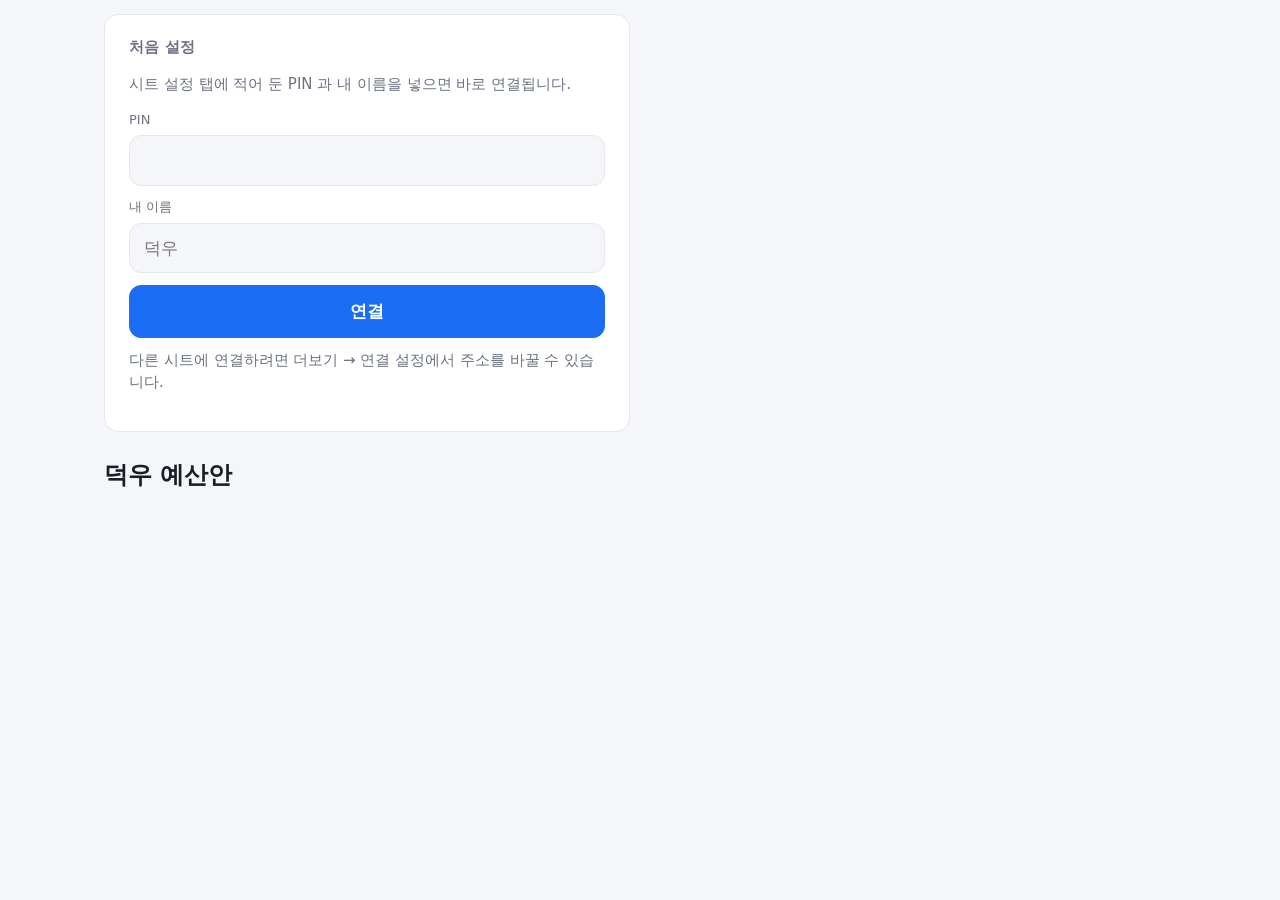
==== personal/index.html @ 9c380aee "2026-11-03b: 고정 항목 반영 화면(이번 달 금액 수정·제외·기본값 교체) Co-Authored-By: Claude Fable 5.1 <noreply@anthropic.c" ====
<!doctype html>
<html lang="ko">
<head>
<meta charset="utf-8">
<meta name="viewport" content="width=device-width, initial-scale=1, viewport-fit=cover">
<title>덕우 예산안</title>
<meta name="theme-color" content="#0f9d58">
<link rel="manifest" href="./manifest.webmanifest">
<link rel="icon" href="./icon-192.png">
<link rel="apple-touch-icon" href="./icon-192.png">
<link rel="stylesheet" href="../assets/styles.css?v=2026-11-03b">
<script src="./config.js?v=2026-11-03b"></script>
<script src="../assets/parser.js?v=2026-11-03b"></script>
</head>
<body>
<div id="app"></div>
<script src="../assets/app.js?v=2026-11-03b"></script>
</body>
</html>
---- assets/styles.css ----
:root {
  --bg: #f4f6fa; --card: #ffffff; --text: #1a1d23; --muted: #6b7280; --line: #e5e7eb;
  --accent: #1b6ef3; --accent-soft: #e6efff; --danger: #d93025; --ok: #0f9d58; --warn: #b26a00; --warn-soft: #fff4e0;
  --radius: 14px; --nav-h: 60px;
}
:root[data-theme="dark"], :root:not([data-theme="light"]) { }
@media (prefers-color-scheme: dark) {
  :root:not([data-theme="light"]) {
    --bg: #0f1115; --card: #181b22; --text: #e8eaf0; --muted: #9aa3b2; --line: #2a2f3a;
    --accent: #5b8def; --accent-soft: #1b2740; --danger: #ff6b5e; --ok: #4cc38a; --warn: #f0b35a; --warn-soft: #3a2d14;
  }
}
:root[data-theme="dark"] {
  --bg: #0f1115; --card: #181b22; --text: #e8eaf0; --muted: #9aa3b2; --line: #2a2f3a;
  --accent: #5b8def; --accent-soft: #1b2740; --danger: #ff6b5e; --ok: #4cc38a; --warn: #f0b35a; --warn-soft: #3a2d14;
}
:root[data-ledger="personal"] { --accent: #0f9d58; --accent-soft: #e3f5ea; }
@media (prefers-color-scheme: dark) { :root[data-ledger="personal"]:not([data-theme="light"]) { --accent: #4cc38a; --accent-soft: #15301f; } }
:root[data-theme="dark"][data-ledger="personal"] { --accent: #4cc38a; --accent-soft: #15301f; }

* { box-sizing: border-box; }
html, body { margin: 0; padding: 0; background: var(--bg); color: var(--text); font: 16px/1.45 -apple-system, "Pretendard", "Noto Sans KR", "Malgun Gothic", system-ui, sans-serif; -webkit-tap-highlight-color: transparent; }
button, input, select, textarea { font: inherit; color: inherit; }
a { color: var(--accent); }

#app { max-width: 640px; margin: 0 auto; padding: 0 16px calc(var(--nav-h) + 24px + env(safe-area-inset-bottom)); }
header.top { position: sticky; top: 0; z-index: 5; background: var(--bg); padding: calc(10px + env(safe-area-inset-top)) 0 10px; display: flex; align-items: center; justify-content: space-between; gap: 8px; }
header.top h1 { font-size: 18px; margin: 0; font-weight: 700; }
.cycle { display: inline-flex; align-items: center; gap: 4px; background: var(--card); border: 1px solid var(--line); border-radius: 999px; padding: 4px 6px; }
.cycle button { border: 0; background: transparent; width: 32px; height: 32px; border-radius: 50%; cursor: pointer; }
.cycle button:active { background: var(--accent-soft); }
.cycle span { min-width: 110px; text-align: center; font-weight: 600; font-size: 14px; }

.card { background: var(--card); border: 1px solid var(--line); border-radius: var(--radius); padding: 16px; margin: 12px 0; }
.card h2 { margin: 0 0 10px; font-size: 14px; color: var(--muted); font-weight: 600; letter-spacing: .02em; }
.big { font-size: 32px; font-weight: 800; letter-spacing: -0.02em; }
.sub { color: var(--muted); font-size: 14px; }
.row { display: flex; align-items: center; justify-content: space-between; gap: 12px; }
.muted { color: var(--muted); }
.danger { color: var(--danger); }
.ok { color: var(--ok); }
.warn { color: var(--warn); }

.bar { height: 8px; background: var(--line); border-radius: 999px; overflow: hidden; margin-top: 6px; }
.bar > i { display: block; height: 100%; background: var(--accent); border-radius: 999px; }
.bar > i.over { background: var(--danger); }
.catlist .row { padding: 8px 0; border-bottom: 1px solid var(--line); }
.catlist .row:last-child { border-bottom: 0; }

.btn { display: inline-flex; align-items: center; justify-content: center; gap: 6px; border: 1px solid var(--line); background: var(--card); color: var(--text); border-radius: 12px; padding: 12px 16px; font-weight: 600; cursor: pointer; }
.btn.primary { background: var(--accent); border-color: var(--accent); color: #fff; }
.btn.danger { color: var(--danger); border-color: var(--danger); background: transparent; }
.btn.block { width: 100%; }
.btn.small { padding: 6px 10px; font-size: 13px; border-radius: 9px; }
.btn:disabled { opacity: .5; cursor: default; }

.field { margin: 12px 0; }
.field label { display: block; font-size: 13px; color: var(--muted); margin-bottom: 6px; }
.field input[type=text], .field input[type=number], .field input[type=datetime-local], .field input[type=date], .field input[type=url], .field input[type=password], .field textarea, .field select {
  width: 100%; border: 1px solid var(--line); background: var(--bg); border-radius: 12px; padding: 12px 14px; outline: none;
}
.field input:focus, .field textarea:focus { border-color: var(--accent); }
.amount-input { font-size: 30px; font-weight: 800; text-align: right; letter-spacing: -0.02em; }
.chips { display: flex; flex-wrap: wrap; gap: 8px; }
.chip { border: 1px solid var(--line); background: var(--card); color: var(--text); border-radius: 999px; padding: 8px 14px; cursor: pointer; font-size: 14px; }
.chip.on { background: var(--accent); border-color: var(--accent); color: #fff; }
.seg { display: inline-flex; border: 1px solid var(--line); border-radius: 12px; overflow: hidden; }
.seg button { border: 0; background: transparent; padding: 10px 16px; cursor: pointer; }
.seg button.on { background: var(--accent); color: #fff; }

.txlist .day { font-size: 13px; color: var(--muted); margin: 14px 4px 6px; font-weight: 600; }
.tx { display: flex; align-items: center; gap: 12px; padding: 12px 14px; background: var(--card); border: 1px solid var(--line); border-radius: 12px; margin-bottom: 8px; cursor: pointer; }
.tx .cat { flex: 0 0 auto; font-size: 12px; background: var(--accent-soft); color: var(--accent); border-radius: 8px; padding: 4px 8px; font-weight: 600; max-width: 84px; white-space: nowrap; overflow: hidden; text-overflow: ellipsis; }
.tx .cat.none { background: var(--warn-soft); color: var(--warn); }
.tx .main { flex: 1 1 auto; min-width: 0; }
.tx .name { font-weight: 600; white-space: nowrap; overflow: hidden; text-overflow: ellipsis; }
.tx .meta { font-size: 12px; color: var(--muted); white-space: nowrap; overflow: hidden; text-overflow: ellipsis; }
.tx .amt { font-weight: 700; white-space: nowrap; }
.tx .amt.income { color: var(--ok); }
.tx.unconfirmed { border-color: var(--warn); }
.tx.cancelled { opacity: .5; text-decoration: line-through; }
.badge { display: inline-block; min-width: 18px; padding: 1px 6px; border-radius: 999px; background: var(--danger); color: #fff; font-size: 11px; font-weight: 700; text-align: center; }
.notice { background: var(--warn-soft); color: var(--warn); border-radius: 12px; padding: 10px 14px; font-size: 14px; margin: 12px 0; }
.notice.info { background: var(--accent-soft); color: var(--accent); }
details.raw { margin-top: 8px; font-size: 12px; color: var(--muted); }
details.raw pre { white-space: pre-wrap; word-break: break-all; background: var(--bg); padding: 8px; border-radius: 8px; }

nav.bottom { position: fixed; left: 0; right: 0; bottom: 0; height: calc(var(--nav-h) + env(safe-area-inset-bottom)); padding-bottom: env(safe-area-inset-bottom); background: var(--card); border-top: 1px solid var(--line); display: flex; z-index: 10; }
nav.bottom a { flex: 1; display: flex; flex-direction: column; align-items: center; justify-content: center; gap: 2px; text-decoration: none; color: var(--muted); font-size: 12px; position: relative; }
nav.bottom a.on { color: var(--accent); font-weight: 700; }
nav.bottom a .ico { font-size: 20px; line-height: 1; }
nav.bottom a .badge { position: absolute; top: 6px; right: calc(50% - 22px); }

.toast { position: fixed; left: 50%; transform: translateX(-50%); bottom: calc(var(--nav-h) + 16px + env(safe-area-inset-bottom)); background: #222; color: #fff; padding: 12px 16px; border-radius: 12px; display: flex; gap: 14px; align-items: center; z-index: 20; box-shadow: 0 6px 24px rgba(0,0,0,.25); max-width: calc(100% - 32px); }
.toast button { border: 0; background: transparent; color: #8ec5ff; font-weight: 700; cursor: pointer; }
.progress { height: 6px; background: var(--line); border-radius: 999px; overflow: hidden; margin-top: 8px; }
.progress > i { display: block; height: 100%; background: var(--accent); }
.empty { text-align: center; color: var(--muted); padding: 32px 0; }
.grid2 { display: grid; grid-template-columns: 1fr 1fr; gap: 12px; }
.hidden { display: none !important; }

/* 통계 그래프 (인라인 SVG) */
.chart { width: 100%; height: auto; display: block; }
.chart .grid { stroke: var(--line); stroke-width: 1; }
.chart .bar-exp { fill: var(--accent); opacity: .55; }
.chart .bar-exp.cur { opacity: 1; }
.chart .bar-inc { fill: var(--ok); opacity: .8; }
.chart .lbl { fill: var(--muted); font-size: 10px; }
.chart .lbl.cur { fill: var(--text); font-weight: 700; }
.chart .lbl.big { fill: var(--text); font-size: 14px; font-weight: 700; }
.chart .line { fill: none; stroke: var(--accent); stroke-width: 2.5; stroke-linejoin: round; stroke-linecap: round; }
.chart .area { fill: var(--accent); opacity: .12; }
.chart .dot { fill: var(--accent); stroke: var(--card); stroke-width: 2; }
.chart .budget { stroke: var(--danger); stroke-width: 1.5; stroke-dasharray: 5 4; }
.legend { display: flex; flex-wrap: wrap; gap: 6px 14px; font-size: 13px; color: var(--muted); margin-top: 6px; }
.legend i, .donut-legend i { display: inline-block; width: 10px; height: 10px; border-radius: 3px; margin-right: 6px; vertical-align: -1px; }
.donut-wrap { display: flex; gap: 14px; align-items: center; }
.donut { width: 140px; height: 140px; flex: 0 0 auto; }
.donut .lbl { fill: var(--muted); font-size: 10px; }
.donut .lbl.big { fill: var(--text); font-size: 14px; font-weight: 700; }
.donut-legend { flex: 1 1 auto; min-width: 0; font-size: 14px; }
.donut-legend .row { padding: 4px 0; border-bottom: 1px solid var(--line); }
.donut-legend .row:last-child { border-bottom: 0; }
.stack { display: flex; height: 16px; border-radius: 999px; overflow: hidden; background: var(--line); }
.stack i { display: block; height: 100%; }
.notice.row { display: flex; }
.tx .btn.small { flex: 0 0 auto; }
@media (max-width: 380px) { .donut-wrap { flex-direction: column; align-items: stretch; } .donut { margin: 0 auto; } }
code { background: var(--bg); padding: 2px 6px; border-radius: 6px; font-size: 13px; }

/* 목록/달력 전환, 달력 */
.seg.toggle { margin: 12px 0 0; }
.seg.toggle button { padding: 8px 20px; font-size: 14px; }
.cal-head { display: flex; align-items: center; justify-content: space-between; margin-bottom: 4px; }
.cal-head b { font-size: 16px; }
.cal-head button { border: 0; background: transparent; width: 36px; height: 36px; border-radius: 50%; font-size: 22px; cursor: pointer; color: var(--text); }
.cal-head button:active { background: var(--accent-soft); }
.card.cal { padding: 12px 4px; }
.cal-head { padding: 0 8px; }
.cal-grid { display: grid; grid-template-columns: repeat(7, 1fr); gap: 0; }
.cal-grid .wd { text-align: center; font-size: 12px; color: var(--muted); padding: 2px 0 6px; }
.cal-grid .wd.sun { color: var(--danger); }
.cal-grid .d { border: 1px solid transparent; background: transparent; border-radius: 10px; min-height: 56px; padding: 4px 0; display: flex; flex-direction: column; align-items: center; gap: 1px; cursor: pointer; color: var(--text); font: inherit; min-width: 0; overflow: hidden; }
.cal-grid .d.pad { cursor: default; }
.cal-grid .d .n { font-size: 14px; font-weight: 600; width: 24px; height: 24px; display: inline-flex; align-items: center; justify-content: center; border-radius: 50%; }
.cal-grid .d .inc, .cal-grid .d .exp { font-size: 10px; line-height: 1.3; white-space: nowrap; max-width: 100%; font-variant-numeric: tabular-nums; letter-spacing: -0.2px; }
.cal-grid .d .s1 { font-size: 9px; }
.cal-grid .d .s2 { font-size: 8px; letter-spacing: -0.3px; }
.cal-grid .d .s3 { font-size: 7px; letter-spacing: -0.4px; }
.cal-grid .d .inc { color: var(--ok); }
.cal-grid .d .exp { color: var(--muted); }
.cal-grid .d.today .n { background: var(--accent); color: #fff; }
.cal-grid .d.sel { border-color: var(--accent); background: var(--accent-soft); }
.cal-grid .d.cyc { box-shadow: inset 2px 0 0 var(--accent); }
.sync { color: var(--muted); font-size: 14px; font-weight: 400; display: inline-block; animation: spin 1s linear infinite; }
@keyframes spin { to { transform: rotate(360deg); } }
@media (min-width: 700px) {
  #app { padding-bottom: 24px; }
  nav.bottom { position: sticky; top: 0; bottom: auto; height: 52px; border-top: 0; border-bottom: 1px solid var(--line); max-width: 640px; margin: 0 auto; border-radius: 0 0 14px 14px; }
  nav.bottom a .badge { right: calc(50% - 30px); top: 4px; }
}

/* v3: 정산·통장·대출·이벤트·예산·카테고리·검색·품목 */
.row.kv { padding: 6px 0; border-bottom: 1px solid var(--line); gap: 8px; }
.row.kv:last-child { border-bottom: 0; }
.grid2 .row.kv { border-bottom: 0; padding: 2px 0; flex-direction: column; align-items: flex-start; gap: 0; }
.pill { display: inline-block; font-size: 11px; padding: 2px 8px; border-radius: 999px; background: var(--line); color: var(--muted); font-weight: 600; vertical-align: 1px; }
.pill.warn { background: var(--warn-soft); color: var(--warn); }
.card.tap { cursor: pointer; }
.card.tap:active { background: var(--accent-soft); }
.card.off { opacity: .55; }
.chip.off { opacity: .5; text-decoration: line-through; }
.linklist a { display: flex; justify-content: space-between; align-items: center; gap: 8px; padding: 12px 4px; border-bottom: 1px solid var(--line); text-decoration: none; color: var(--text); font-weight: 600; }
.linklist a:last-child { border-bottom: 0; }
.linklist a .muted { font-weight: 400; font-size: 13px; text-align: right; }
.linklist a::after { content: '›'; color: var(--muted); margin-left: 4px; }
.searchbar { display: flex; gap: 8px; align-items: center; margin: 10px 0 4px; }
.searchbar input { flex: 1; min-width: 0; border: 1px solid var(--line); background: var(--card); border-radius: 12px; padding: 10px 14px; outline: none; }
.searchbar input:focus { border-color: var(--accent); }
details.items { margin: 4px 0 12px; }
details.items summary { cursor: pointer; font-weight: 600; font-size: 14px; padding: 8px 0; }
details.items summary .muted { font-weight: 400; font-size: 13px; }
.itemrow { gap: 6px; margin-top: 6px; }
.itemrow input { flex: 1; min-width: 0; border: 1px solid var(--line); background: var(--bg); border-radius: 10px; padding: 8px 10px; outline: none; font-size: 14px; }
.itemrow input:focus { border-color: var(--accent); }
.itemrow .btn.small { flex: 0 0 auto; padding: 6px 10px; }
.field .seg { margin-top: 2px; }
.seg button { white-space: nowrap; }
@media (max-width: 380px) { .seg button { padding: 10px 12px; font-size: 14px; } }

/* PC 레이아웃 (폭 900px 이상): 넓게, 카드 두 열, 글자 크게. 폰은 그대로. */
@media (min-width: 900px) {
  html, body { font-size: 17px; }
  #app { max-width: 1120px; padding: 0 24px 40px; display: grid; grid-template-columns: 1fr 1fr; gap: 0 20px; align-items: start; }
  /* 두 열에 걸치는 것: 제목줄, 메뉴, 안내, 목록, 폼, 달력, 검색창, 전환 버튼, 큰 버튼 */
  #app > header.top, #app > nav.bottom, #app > .notice, #app > .empty, #app > .seg.toggle, #app > .searchbar, #app > .txlist, #app > form, #app > .card.cal, #app > .btn, #app > .sub, #app > details { grid-column: 1 / -1; }
  #app > form { max-width: 760px; width: 100%; justify-self: center; }
  #app > .btn.block { max-width: 760px; justify-self: center; }
  header.top h1 { font-size: 24px; }
  .cycle span { min-width: 140px; font-size: 16px; }
  .card { padding: 22px 24px; margin: 14px 0; }
  .card h2 { font-size: 15px; }
  .big { font-size: 40px; }
  .sub { font-size: 15px; }
  .tx { padding: 14px 18px; }
  .tx .cat { font-size: 13px; max-width: 120px; }
  .tx .meta { font-size: 13px; }
  .txlist .day { font-size: 14px; }
  .btn { padding: 13px 20px; }
  .cal-grid .d { min-height: 84px; }
  .cal-grid .d .n { font-size: 16px; width: 28px; height: 28px; }
  .cal-grid .d .inc, .cal-grid .d .exp { font-size: 13px; }
  .cal-grid .d .s1 { font-size: 12px; } .cal-grid .d .s2 { font-size: 11px; } .cal-grid .d .s3 { font-size: 10px; }
  .donut { width: 180px; height: 180px; }
  /* PC 에서는 메뉴를 맨 위 전체 폭에 고정하고(DOM 순서는 마지막이지만 grid-row 1 로 끌어올림), 제목줄은 그 아래 */
  #app > nav.bottom { grid-row: 1; grid-column: 1 / -1; position: sticky; top: 0; max-width: none; width: 100%; justify-self: stretch; height: 56px; margin: 0 0 4px; border-radius: 0 0 14px 14px; }
  #app > header.top { grid-row: 2; position: static; padding-top: 12px; }
  #app > .seg.toggle { justify-self: start; }
  nav.bottom a { font-size: 14px; flex-direction: row; gap: 8px; }
  nav.bottom a .ico { font-size: 20px; }
  nav.bottom a .badge { position: static; margin-left: 4px; }
  .linklist a { padding: 14px 6px; font-size: 17px; }
  .toast { bottom: 24px; }
}
@media (min-width: 1400px) {
  #app { max-width: 1320px; }
}

/* 빠른 입력 칩, 고급 설정 접기 */
.chips.quick .chip { padding: 7px 12px; font-size: 14px; }
.chips.quick .chip .muted { font-size: 12px; margin-left: 2px; }
.chips.quick.inform { margin-bottom: 8px; }
details.adv > summary { cursor: pointer; list-style: none; }
details.adv > summary::-webkit-details-marker { display: none; }
details.adv > summary::after { content: '펼치기 ▾'; float: right; color: var(--muted); font-size: 13px; }
details.adv[open] > summary::after { content: '접기 ▴'; }

.recapply-row { padding: 10px 0; border-bottom: 1px solid var(--line); }
.recapply-row:last-child { border-bottom: 0; }
.recapply-row input[type=text] { border: 1px solid var(--line); background: var(--bg); border-radius: 10px; padding: 8px 10px; outline: none; min-width: 0; }
.recapply-row input[type=text]:focus { border-color: var(--accent); }
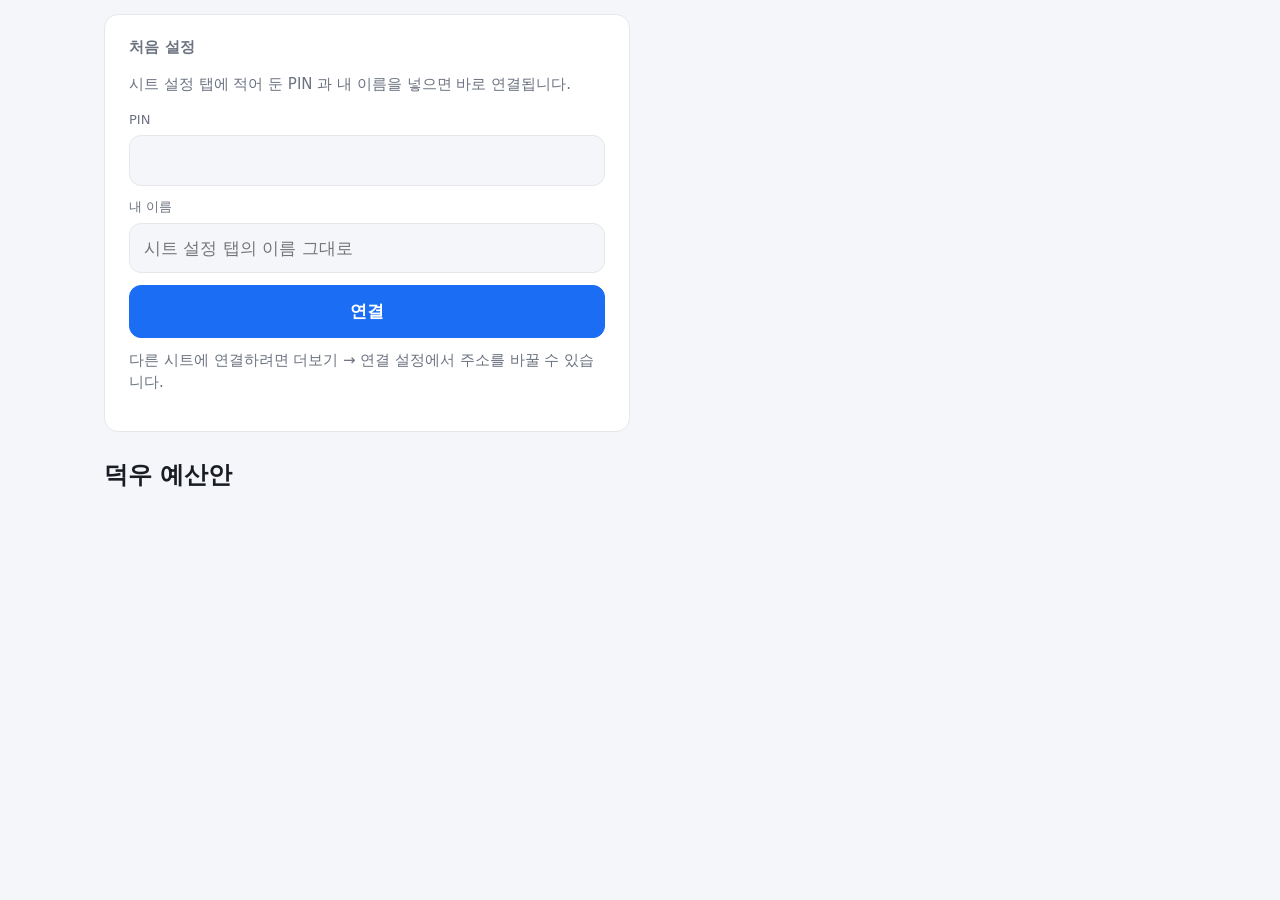
==== commit 2d1e4ad7: "2026-11-14a: 전반 점검에서 확인된 앱 쪽 문제 수정 (수정 폼, 저장·대기열·삭제, 사이클·통계, 정산·이벤트·통장 화면, 예산·고정 항목, 설치 링크·오프라인, 레이아" ====
--- a/personal/index.html
+++ b/personal/index.html
@@ -8,12 +8,12 @@
 <link rel="manifest" href="./manifest.webmanifest">
 <link rel="icon" href="./icon-192.png">
 <link rel="apple-touch-icon" href="./icon-192.png">
-<link rel="stylesheet" href="../assets/styles.css?v=2026-11-03b">
-<script src="./config.js?v=2026-11-03b"></script>
-<script src="../assets/parser.js?v=2026-11-03b"></script>
+<link rel="stylesheet" href="../assets/styles.css?v=2026-11-14a">
+<script src="./config.js?v=2026-11-14a"></script>
+<script src="../assets/parser.js?v=2026-11-14a"></script>
 </head>
 <body>
 <div id="app"></div>
-<script src="../assets/app.js?v=2026-11-03b"></script>
+<script src="../assets/app.js?v=2026-11-14a"></script>
 </body>
 </html>
--- a/assets/styles.css
+++ b/assets/styles.css
@@ -8,11 +8,13 @@
   :root:not([data-theme="light"]) {
     --bg: #0f1115; --card: #181b22; --text: #e8eaf0; --muted: #9aa3b2; --line: #2a2f3a;
     --accent: #5b8def; --accent-soft: #1b2740; --danger: #ff6b5e; --ok: #4cc38a; --warn: #f0b35a; --warn-soft: #3a2d14;
+    color-scheme: dark;
   }
 }
 :root[data-theme="dark"] {
   --bg: #0f1115; --card: #181b22; --text: #e8eaf0; --muted: #9aa3b2; --line: #2a2f3a;
   --accent: #5b8def; --accent-soft: #1b2740; --danger: #ff6b5e; --ok: #4cc38a; --warn: #f0b35a; --warn-soft: #3a2d14;
+  color-scheme: dark;   /* 브라우저가 그리는 것(날짜 칸의 달력 아이콘, 체크박스)도 어두운 테마에 맞춘다 */
 }
 :root[data-ledger="personal"] { --accent: #0f9d58; --accent-soft: #e3f5ea; }
 @media (prefers-color-scheme: dark) { :root[data-ledger="personal"]:not([data-theme="light"]) { --accent: #4cc38a; --accent-soft: #15301f; } }
@@ -51,7 +53,7 @@
 .btn.primary { background: var(--accent); border-color: var(--accent); color: #fff; }
 .btn.danger { color: var(--danger); border-color: var(--danger); background: transparent; }
 .btn.block { width: 100%; }
-.btn.small { padding: 6px 10px; font-size: 13px; border-radius: 9px; }
+.btn.small { padding: 6px 10px; font-size: 13px; border-radius: 9px; white-space: nowrap; flex: 0 0 auto; }   /* nowrap: 옆 글이 길어도 '수/정'처럼 쪼개지지 않게 */
 .btn:disabled { opacity: .5; cursor: default; }
 
 .field { margin: 12px 0; }
@@ -79,6 +81,7 @@
 .tx .amt.income { color: var(--ok); }
 .tx.unconfirmed { border-color: var(--warn); }
 .tx.cancelled { opacity: .5; text-decoration: line-through; }
+.tx.pending { opacity: .6; cursor: default; }
 .badge { display: inline-block; min-width: 18px; padding: 1px 6px; border-radius: 999px; background: var(--danger); color: #fff; font-size: 11px; font-weight: 700; text-align: center; }
 .notice { background: var(--warn-soft); color: var(--warn); border-radius: 12px; padding: 10px 14px; font-size: 14px; margin: 12px 0; }
 .notice.info { background: var(--accent-soft); color: var(--accent); }
@@ -91,8 +94,9 @@
 nav.bottom a .ico { font-size: 20px; line-height: 1; }
 nav.bottom a .badge { position: absolute; top: 6px; right: calc(50% - 22px); }
 
-.toast { position: fixed; left: 50%; transform: translateX(-50%); bottom: calc(var(--nav-h) + 16px + env(safe-area-inset-bottom)); background: #222; color: #fff; padding: 12px 16px; border-radius: 12px; display: flex; gap: 14px; align-items: center; z-index: 20; box-shadow: 0 6px 24px rgba(0,0,0,.25); max-width: calc(100% - 32px); }
-.toast button { border: 0; background: transparent; color: #8ec5ff; font-weight: 700; cursor: pointer; }
+.toast { position: fixed; left: 50%; transform: translateX(-50%); bottom: calc(var(--nav-h) + 16px + env(safe-area-inset-bottom)); background: #222; color: #fff; padding: 12px 16px; border-radius: 12px; display: flex; gap: 14px; align-items: center; z-index: 20; box-shadow: 0 6px 24px rgba(0,0,0,.25); width: max-content; max-width: calc(100% - 32px); }   /* width: left 50% 인 fixed 요소는 그냥 두면 화면 절반 폭까지만 넓어져 긴 문구가 서너 줄로 접힌다 */
+.toast button { border: 0; background: transparent; color: #8ec5ff; font-weight: 700; cursor: pointer; white-space: nowrap; flex: 0 0 auto; }
+@media (min-width: 600px) { .toast { max-width: 560px; } }   /* 넓은 화면에서 긴 문구가 화면 끝에서 끝까지 한 줄로 늘어나지 않게 */
 .progress { height: 6px; background: var(--line); border-radius: 999px; overflow: hidden; margin-top: 8px; }
 .progress > i { display: block; height: 100%; background: var(--accent); }
 .empty { text-align: center; color: var(--muted); padding: 32px 0; }
@@ -125,6 +129,12 @@
 .stack i { display: block; height: 100%; }
 .notice.row { display: flex; }
 .tx .btn.small { flex: 0 0 auto; }
+/* 고정 항목 줄: 폰에서는 이름·설명을 윗줄 전체에, 상태·금액·끄기를 아랫줄에 (한 줄에 다 넣으면 이름이 서너 글자만 보인다). PC 두 열의 좁은 쪽(900~1023px, 반쪽 창)도 열 폭이 폰과 비슷해 같은 배치 */
+@media (max-width: 480px), (min-width: 900px) and (max-width: 1023px) {
+  .tx[data-act="recedit"] { flex-wrap: wrap; row-gap: 6px; }
+  .tx[data-act="recedit"] .main { order: -1; flex: 1 1 100%; }
+  .tx[data-act="recedit"] .amt { margin-left: auto; }
+}
 @media (max-width: 380px) { .donut-wrap { flex-direction: column; align-items: stretch; } .donut { margin: 0 auto; } }
 code { background: var(--bg); padding: 2px 6px; border-radius: 6px; font-size: 13px; }
 
@@ -154,7 +164,8 @@
 .cal-grid .d.cyc { box-shadow: inset 2px 0 0 var(--accent); }
 .sync { color: var(--muted); font-size: 14px; font-weight: 400; display: inline-block; animation: spin 1s linear infinite; }
 @keyframes spin { to { transform: rotate(360deg); } }
-@media (min-width: 700px) {
+/* 메뉴를 위로 올리는 것은 PC 레이아웃(900px 이상)에서만. 700~899px(태블릿, 반쪽 창, 폰 가로)은 폰처럼 아래 고정 — 메뉴가 #app 의 마지막 자식이라 sticky 만 주면 페이지 맨 끝으로 밀린다 */
+@media (min-width: 900px) {
   #app { padding-bottom: 24px; }
   nav.bottom { position: sticky; top: 0; bottom: auto; height: 52px; border-top: 0; border-bottom: 1px solid var(--line); max-width: 640px; margin: 0 auto; border-radius: 0 0 14px 14px; }
   nav.bottom a .badge { right: calc(50% - 30px); top: 4px; }
@@ -163,7 +174,9 @@
 /* v3: 정산·통장·대출·이벤트·예산·카테고리·검색·품목 */
 .row.kv { padding: 6px 0; border-bottom: 1px solid var(--line); gap: 8px; }
 .row.kv:last-child { border-bottom: 0; }
+.row.kv > :last-child:not(:first-child) { white-space: nowrap; flex: 0 0 auto; }   /* 오른쪽 금액·버튼은 줄지 않는다 (왼쪽 글이 길면 그쪽이 줄바꿈). 안 그러면 '원'만 다음 줄로 떨어진다 */
 .grid2 .row.kv { border-bottom: 0; padding: 2px 0; flex-direction: column; align-items: flex-start; gap: 0; }
+.grid2 .row.kv > :last-child { white-space: normal; }   /* 두 칸 표(목표·대출 상세)는 위아래 배치라 값이 길면 줄바꿈한다 */
 .pill { display: inline-block; font-size: 11px; padding: 2px 8px; border-radius: 999px; background: var(--line); color: var(--muted); font-weight: 600; vertical-align: 1px; }
 .pill.warn { background: var(--warn-soft); color: var(--warn); }
 .card.tap { cursor: pointer; }
@@ -180,20 +193,28 @@
 details.items { margin: 4px 0 12px; }
 details.items summary { cursor: pointer; font-weight: 600; font-size: 14px; padding: 8px 0; }
 details.items summary .muted { font-weight: 400; font-size: 13px; }
+details.items > .row { flex-wrap: wrap; }   /* '＋ 품목'·'합계 … 를 금액에' 버튼: 아주 좁은 화면에서는 두 줄로 */
 .itemrow { gap: 6px; margin-top: 6px; }
 .itemrow input { flex: 1; min-width: 0; border: 1px solid var(--line); background: var(--bg); border-radius: 10px; padding: 8px 10px; outline: none; font-size: 14px; }
 .itemrow input:focus { border-color: var(--accent); }
+.itemrow input[data-k="수량"], .itemrow input[data-k="금액"] { flex: 0 1 auto; }   /* 수량·금액은 정해 둔 폭(52px·96px)만, 남는 폭은 품목 이름에 */
+.itemrow input[data-k="품목"] { min-width: 64px; }   /* 아주 좁은 화면에서는 수량·금액이 줄고 품목 칸은 이만큼 남긴다 */
 .itemrow .btn.small { flex: 0 0 auto; padding: 6px 10px; }
+/* .field 밖에 있는 입력 칸(예산의 카테고리별 칸, 통장 기록 수정 줄)도 테마 색을 따른다. 없으면 브라우저 기본 흰 바탕에 어두운 테마의 밝은 글자가 얹혀 안 보인다 */
+#budgetform .row.kv input, #acctxeditform input { border: 1px solid var(--line); background: var(--bg); color: var(--text); border-radius: 10px; padding: 8px 10px; outline: none; font-size: 14px; max-width: 100%; }
+#budgetform .row.kv input:focus, #acctxeditform input:focus { border-color: var(--accent); }
+#acctxeditform .btn.small { padding: 8px 10px; font-size: 14px; }   /* 저장·취소를 옆 입력 칸과 같은 높이로 */
 .field .seg { margin-top: 2px; }
 .seg button { white-space: nowrap; }
+.seg.wrap { flex-wrap: wrap; }   /* 버튼이 많은 seg(다른 통장으로 옮기기의 받는 통장): 한 줄에 안 들어가면 다음 줄로. 안 그러면 뒤쪽 버튼이 잘려 고를 수 없다 */
 @media (max-width: 380px) { .seg button { padding: 10px 12px; font-size: 14px; } }
 
 /* PC 레이아웃 (폭 900px 이상): 넓게, 카드 두 열, 글자 크게. 폰은 그대로. */
 @media (min-width: 900px) {
   html, body { font-size: 17px; }
-  #app { max-width: 1120px; padding: 0 24px 40px; display: grid; grid-template-columns: 1fr 1fr; gap: 0 20px; align-items: start; }
-  /* 두 열에 걸치는 것: 제목줄, 메뉴, 안내, 목록, 폼, 달력, 검색창, 전환 버튼, 큰 버튼 */
-  #app > header.top, #app > nav.bottom, #app > .notice, #app > .empty, #app > .seg.toggle, #app > .searchbar, #app > .txlist, #app > form, #app > .card.cal, #app > .btn, #app > .sub, #app > details { grid-column: 1 / -1; }
+  #app { max-width: 1120px; padding: 0 24px 40px; display: grid; grid-template-columns: minmax(0, 1fr) minmax(0, 1fr); gap: 0 20px; align-items: start; }   /* minmax(0, …): 그냥 1fr 은 줄바꿈 안 하는 긴 거래 줄·표가 열을 밀어 페이지가 가로로 넘친다 */
+  /* 두 열에 걸치는 것: 제목줄, 메뉴, 안내, 목록, 폼, 달력, 검색창, 전환 버튼, 큰 버튼, 입출금 기록 표 */
+  #app > header.top, #app > nav.bottom, #app > .notice, #app > .empty, #app > .seg.toggle, #app > .searchbar, #app > .txlist, #app > form, #app > .card.cal, #app > .btn, #app > .sub, #app > details, #app > .card.acclog { grid-column: 1 / -1; }
   #app > form { max-width: 760px; width: 100%; justify-self: center; }
   #app > .btn.block { max-width: 760px; justify-self: center; }
   header.top h1 { font-size: 24px; }
@@ -239,3 +260,40 @@
 .recapply-row:last-child { border-bottom: 0; }
 .recapply-row input[type=text] { border: 1px solid var(--line); background: var(--bg); border-radius: 10px; padding: 8px 10px; outline: none; min-width: 0; }
 .recapply-row input[type=text]:focus { border-color: var(--accent); }
+
+.chips.multi .chip:not(.on) { opacity: .45; text-decoration: line-through; }
+
+/* 입출금 기록 표 (연도별) */
+.yearhead { display: flex; align-items: center; justify-content: space-between; gap: 8px; padding: 10px 4px; border-top: 1px solid var(--line); cursor: pointer; flex-wrap: wrap; }
+.yearhead:first-of-type { border-top: 0; }
+.yearhead .sub { font-size: 13px; }
+.tbl { width: 100%; border-collapse: collapse; font-size: 14px; margin: 4px 0 10px; font-variant-numeric: tabular-nums; }
+.tbl th { text-align: left; font-weight: 600; color: var(--muted); font-size: 12px; padding: 6px 6px; border-bottom: 1px solid var(--line); white-space: nowrap; }
+.tbl td { padding: 7px 6px; border-bottom: 1px solid var(--line); vertical-align: top; }
+.tbl tr:last-child td { border-bottom: 0; }
+.tbl .r { text-align: right; white-space: nowrap; }
+.tbl .nowrap { white-space: nowrap; }
+.tbl .memo { color: var(--muted); font-size: 13px; word-break: keep-all; overflow-wrap: anywhere; min-width: 84px; }
+.tbl td:last-child { white-space: nowrap; width: 1%; }
+.tbl .btn.small { padding: 3px 7px; font-size: 12px; }
+/* 폰(600px 이하): 표를 줄마다 2~3줄 카드로 접는다. 1줄 날짜·금액·버튼, 2줄 메모, 3줄 잔액. 가로로 넘치지 않게 */
+@media (max-width: 600px) {
+  .tbl, .tbl tbody { display: block; width: 100%; }
+  .tbl thead { display: none; }
+  .tbl tr { display: grid; grid-template-columns: 56px 1fr auto; grid-auto-rows: auto; column-gap: 8px; row-gap: 2px; padding: 9px 0; border-bottom: 1px solid var(--line); align-items: center; }
+  .tbl tr:last-child { border-bottom: 0; }
+  .tbl td { display: block; padding: 0; border: 0; min-width: 0; }
+  .tbl td:nth-child(1) { grid-column: 1; grid-row: 1; font-size: 13px; color: var(--muted); }
+  .tbl td:nth-child(2), .tbl td:nth-child(3) { grid-column: 2; grid-row: 1; text-align: right; font-weight: 700; }
+  .tbl td:nth-child(2):empty, .tbl td:nth-child(3):empty { display: none; }
+  .tbl td:nth-child(4) { grid-column: 1 / 3; grid-row: 3; text-align: right; font-size: 12px; color: var(--muted); }
+  .tbl td:nth-child(4)::before { content: '잔액 '; }
+  .tbl td.memo { grid-column: 1 / 3; grid-row: 2; font-size: 13px; min-width: 0; }
+  .tbl td.memo:empty { display: none; }
+  .tbl td:last-child { grid-column: 3; grid-row: 1 / 4; width: auto; display: flex; flex-direction: column; gap: 4px; }
+  .tbl td:last-child:not([colspan]) { flex-direction: row; gap: 8px; align-items: center; }   /* ✎ ✕ 는 옆으로 나란히 (키운 버튼을 위아래로 쌓으면 줄마다 키가 커진다) */
+  .tbl .btn.small { padding: 8px 10px; font-size: 14px; }   /* 손가락으로 누르기에 28×25px 은 작다 (✎ ✕, 수정 줄의 저장·취소) */
+  .tbl td[colspan] { grid-column: 1 / -1; grid-row: 1; }
+  .tbl td[colspan] form input[type=date] { width: 100%; }
+  .tbl td[colspan] form input[name=금액] { flex: 1; width: auto !important; }
+}
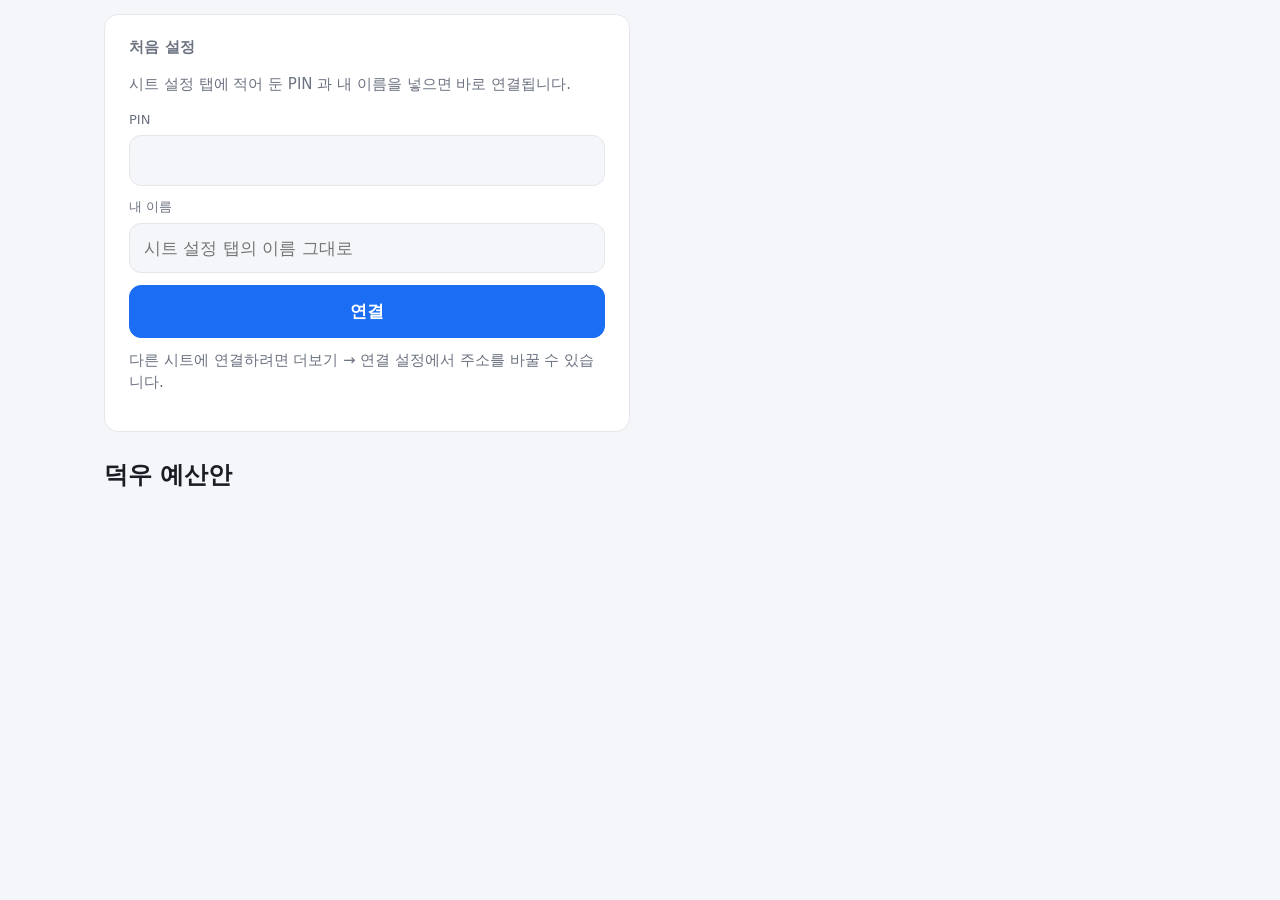
==== commit c9435283: "2026-11-18a: 서버 점검 수정 + 속도 개선, 앱 후속 수정 Co-Authored-By: Claude Opus 5.5 <noreply@anthropic.com> Claud" ====
--- a/personal/index.html
+++ b/personal/index.html
@@ -8,12 +8,12 @@
 <link rel="manifest" href="./manifest.webmanifest">
 <link rel="icon" href="./icon-192.png">
 <link rel="apple-touch-icon" href="./icon-192.png">
-<link rel="stylesheet" href="../assets/styles.css?v=2026-11-14a">
-<script src="./config.js?v=2026-11-14a"></script>
-<script src="../assets/parser.js?v=2026-11-14a"></script>
+<link rel="stylesheet" href="../assets/styles.css?v=2026-11-18a">
+<script src="./config.js?v=2026-11-18a"></script>
+<script src="../assets/parser.js?v=2026-11-18a"></script>
 </head>
 <body>
 <div id="app"></div>
-<script src="../assets/app.js?v=2026-11-14a"></script>
+<script src="../assets/app.js?v=2026-11-18a"></script>
 </body>
 </html>
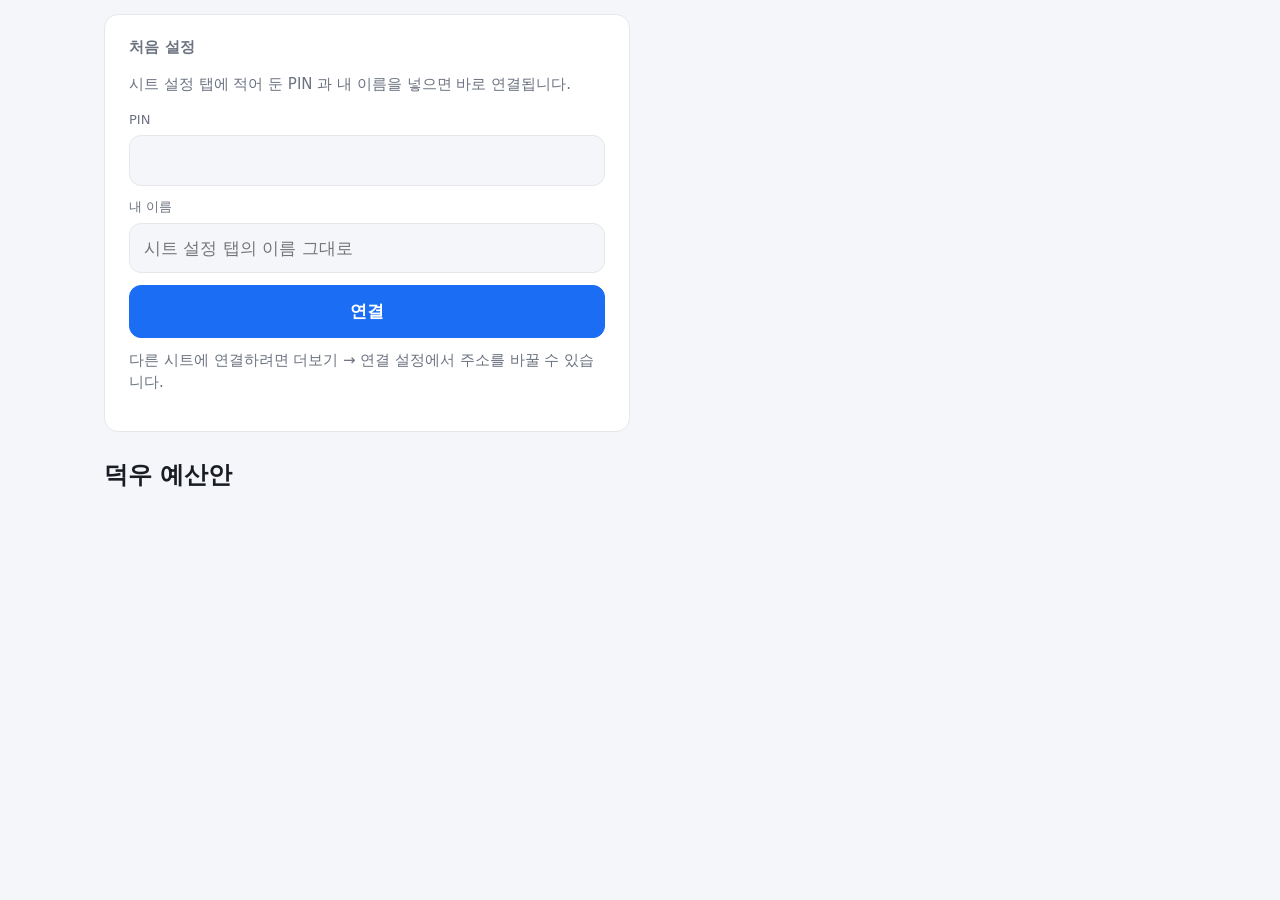
==== commit c9b5f2ea: "2026-11-24a: 개인 예산을 생활비 기준으로, 시트 정리·기록 보관 관리 기능 Co-Authored-By: Claude Fable 5.2 <noreply@anthropic." ====
--- a/personal/index.html
+++ b/personal/index.html
@@ -8,12 +8,12 @@
 <link rel="manifest" href="./manifest.webmanifest">
 <link rel="icon" href="./icon-192.png">
 <link rel="apple-touch-icon" href="./icon-192.png">
-<link rel="stylesheet" href="../assets/styles.css?v=2026-11-18a">
-<script src="./config.js?v=2026-11-18a"></script>
-<script src="../assets/parser.js?v=2026-11-18a"></script>
+<link rel="stylesheet" href="../assets/styles.css?v=2026-11-24a">
+<script src="./config.js?v=2026-11-24a"></script>
+<script src="../assets/parser.js?v=2026-11-24a"></script>
 </head>
 <body>
 <div id="app"></div>
-<script src="../assets/app.js?v=2026-11-18a"></script>
+<script src="../assets/app.js?v=2026-11-24a"></script>
 </body>
 </html>
